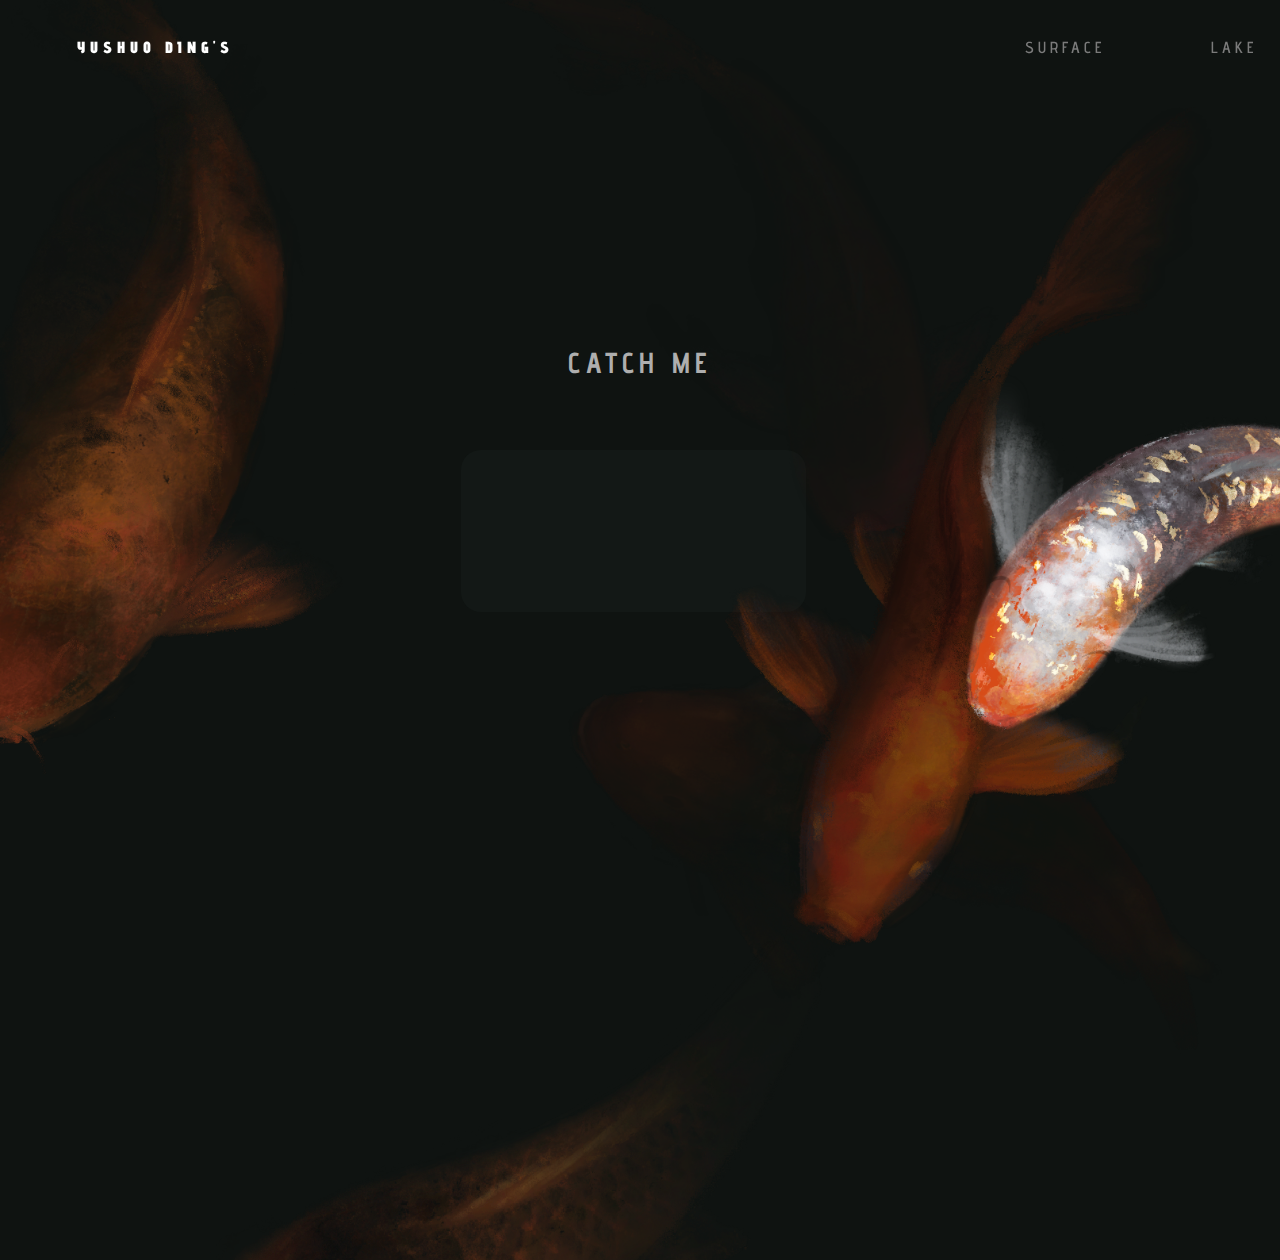
==== net.html @ 6607ebae "portfolio" ====
<!DOCTYPE html>
<html>
    <head>
        <meta charset="utf-8">
        <title>COLLECTION OF WORKS</title>
        <link rel="stylesheet" href="styleN.css">
    </head>
    <body>
		<header>

			<a href="#" class="LOGO">YUSHUO DING'S</a>
			<ul>
				<li><a href="exp1.html">SURFACE</a></li>
				<li><a href="pond.html">LAKE</a></li>
			</ul>

		</header>

        <div>
            <p>

            </p>
        </div>
        <div>
            <p>
            <span>
                CATCH ME
                <!-- FIND ME AT y7ding@ucsd.edu   -->

            </span>
            </p>
                <div class="middle" style="overflow:hidden; background-color: rgba(27, 33, 32, 0.77);"></div>            
        </div>
<!-- 
        <h1></h1> -->

        <section>
			
			<!-- <h2 class="layer" data-speed="7">CATCH ME</h2> -->
			<img src="fish3.png" data-speed="0" class="layer" id="fish3">
			<img src="fish2.png" data-speed="1.5" class="layer" id="fish2">
			<img src="fish4.png" data-speed="0.3" class="layer" id="fish1">
			
			<img src="fish6.png" data-speed="0.27" class="layer" id="fish6"> 
			<img src="fish5.png" data-speed="-6" class="layer" id="fish5">
			<img src="fish1.png" data-speed="8" class="layer" id="fish1">
			<!--<img src="gradient.png" data-speed="0" class="layer">-->
			
		</section>

        <script type="text/javascript">
			document.addEventListener("mousemove", Yushuo);
			function Yushuo(e){
				this.querySelectorAll('.layer').forEach(layer =>{
					const speed = layer.getAttribute('data-speed')

					const x = (window.innerWidth - e.pageX*speed)/100
					const y = (window.innerHeight - e.pageY/speed)/40

					layer.style.transform = `translateY(${y}px) translateX(${x}px) `
				})
			}
		</script>


    </body>
</html>
---- styleN.css ----
@import url('https://fonts.googleapis.com/css2?family=Advent+Pro:wght@100&family=Oi&display=swap');

*
{
	margin:0;
	padding: 0;
	box-sizing: border-box;
	font-family: 'Advent Pro', sans-serif;
	scroll-behavior: smooth;
}

body
{
	min-height: 100vh;
	background: #0f1311;
}
header{
	position: fixed;
	top: 0;
	left: 0;
	width: 100%;
	padding:3% 8%;
	display: flex;
	justify-content: space-between;
	align-items: center;
	transition: 0.6s;
	z-index: 10005;
}

header.sticky{ /*悬浮menu*/
	padding:5% 10%;  /*调整白条长宽*/
	background: linear-gradient(#0f1211, transparent);
	z-index: 9999;
}

header .LOGO
{
	position: absolute;
	top:0;
	left:0;
	padding:3% 6%;
	display:flex;
	justify-content:space-between;
	align-items: center;
	z-index: 10000;


	color:#fff;
	font-weight: 900;
	text-decoration: none;
	font-size:1em;
	text-transform:uppercase;
	letter-spacing: 5px;
}

header ul{
	display: flex;
	justify-content: center;
	align-items: right;

	position: absolute;
	display:flex;
	justify-content:space-between;
	align-items: right;
	z-index: 10000;
	top:0;
	left:0;
	padding:3% 73%;
	letter-spacing: 4px;
}

header ul li{   /*SURFACE and FISHING*/
	list-style-type: none;
	margin-left: 40%;
	font-weight: 600;
/*    display: inline-block;
    position: absolute;*/
}

header ul li a{
	text-decoration: none;
	border-radius: 14px;
	padding:6px 15px;
	color:#7B7B7B;
}

header ul li a:hover
/*header ul li a.active*/ {
	background: #ffffffb8;
	color:#111;
    z-index: 10001;
    transition: 0.4s;
}

p{
	/* CATCH ME */
    font-size: 1.8em;
	color: rgb(174, 174, 174);
	font-weight: 700;
	letter-spacing: 5px;
	text-transform:uppercase;
	position: absolute;
	width: 100%;
	padding: 25% 10%;
	display: flex;
	justify-content: center;
	align-items: center;
	z-index: 5;
	text-align: center;
	line-height: 3;

	-webkit-touch-callout: none;
    -webkit-user-select: none;
    -khtml-user-select:none;
    -moz-user-select: none;
    -ms-user-select:none;
    user-select:none;
}

/* 背景鱼 */
section 
{
	position: relative;
	width: 100%;
	height: 140vh;
	overflow:hidden;
	display:flex;
	align-items: center;
	justify-content: center;
}


section img
{
	position:absolute;
	top: 0;
	left:0;
	width:100%;
	height:105%;
	object-fit:cover;
	opacity: 30%;
}
section h2
{
	letter-spacing: 20px;
	margin-right: 17%;
	margin-left: 10%;
	color:rgba(235, 235, 235, 0.884); 
	font-size: 5em;
  
}


h4 span{
	margin-left: 3.5%;
	margin-top: 2.5%;	
	object-fit:cover;
	letter-spacing: 5px;
	color: #b9b9b9de;
	font-size: 16px;
	text-transform: uppercase;
	position: fixed;
}

.middle{  
    /* 悬浮textbox */
    background-color: rgba(0, 0, 0, 0.868);
    /* font-size: 1em; */
	display: block;
    padding: 16px 32px;
    transition: 0.4s ease;
    opacity: 0.5;
    top: 50%;
    left: 36%;
    width: 27%; 
	position: absolute;
    height: 18%;
    /* transform: translate(-50%, -50%); */
    text-align:center;
    border-radius: 20px;
	/* filter:blur(4px); */
}
.middle:hover,
.middle:focus{
    opacity: 1;    
    box-shadow: 5px 5px 5px 5px rgba(0, 0, 0, 0.159);
    transition: 0.5s ease;

}

p span
{
	transition: 2s;

}

p:hover span
{
	filter:blur(20px);
	opacity:0;
	transform:scale(1.5);
	transition: 2s;
}


section img#fish1{
	opacity: 100%;
}
section img#fish5{
	opacity: 80%;
}
section img#fish2{
	opacity: 60%;
}

/* .App{
	min-height:100vh;
	display: flex;
	justify-content: center;
	align-items: center;
}

.card{
	background:#111;
	padding: 3rem 5rem;
}

.card p{
	padding-top: 1rem;
	line-height: 150%;;
} */
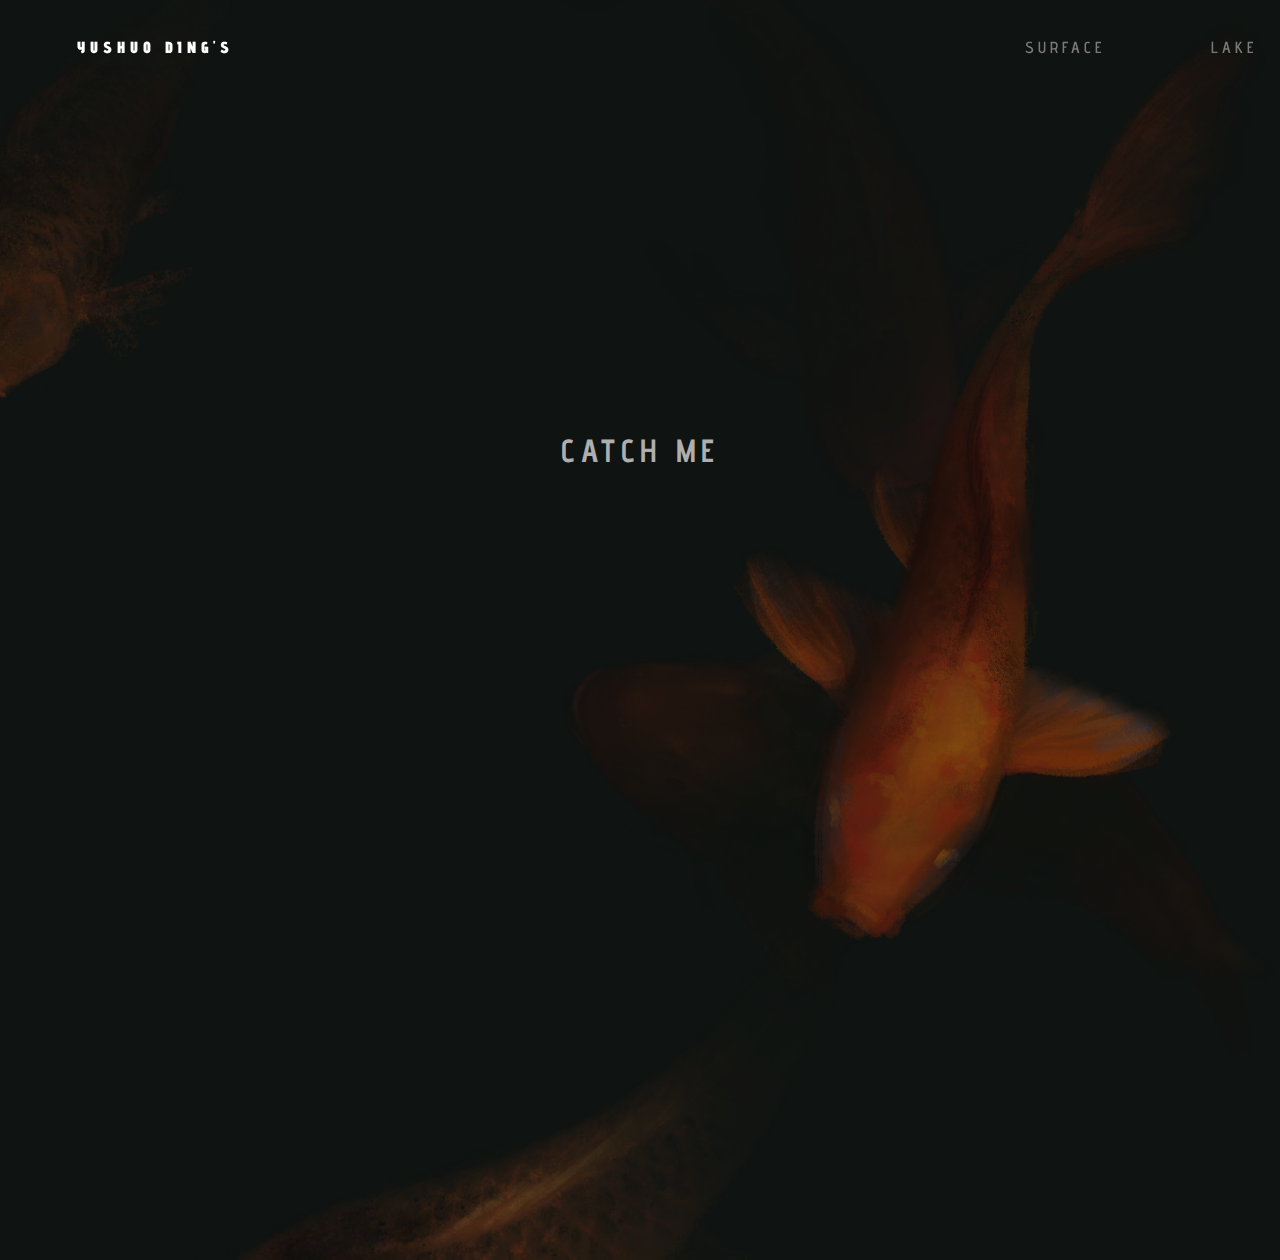
==== commit 08433882: "add the contact card" ====
--- a/net.html
+++ b/net.html
@@ -1,67 +1,81 @@
 <!DOCTYPE html>
 <html>
-    <head>
-        <meta charset="utf-8">
-        <title>COLLECTION OF WORKS</title>
-        <link rel="stylesheet" href="styleN.css">
-    </head>
-    <body>
-		<header>
 
-			<a href="#" class="LOGO">YUSHUO DING'S</a>
-			<ul>
-				<li><a href="exp1.html">SURFACE</a></li>
-				<li><a href="pond.html">LAKE</a></li>
-			</ul>
+<head>
+	<meta charset="utf-8">
+	<title>COLLECTION OF WORKS</title>
+	<link rel="stylesheet" href="styleN.css">
+</head>
 
-		</header>
+<body>
+	<header>
 
-        <div>
-            <p>
+		<a href="#" class="LOGO">YUSHUO DING'S</a>
+		<ul>
+			<li><a href="exp1.html">SURFACE</a></li>
+			<li><a href="pond.html">LAKE</a></li>
+		</ul>
 
-            </p>
-        </div>
-        <div>
-            <p>
-            <span>
-                CATCH ME
-                <!-- FIND ME AT y7ding@ucsd.edu   -->
+	</header>
 
-            </span>
-            </p>
-                <div class="middle" style="overflow:hidden; background-color: rgba(27, 33, 32, 0.77);"></div>            
-        </div>
-<!-- 
-        <h1></h1> -->
+	<div>
+		<p>
+			<span class="catch">
+				CATCH ME
+			</span>
+		</p>
 
-        <section>
-			
-			<!-- <h2 class="layer" data-speed="7">CATCH ME</h2> -->
-			<img src="fish3.png" data-speed="0" class="layer" id="fish3">
-			<img src="fish2.png" data-speed="1.5" class="layer" id="fish2">
-			<img src="fish4.png" data-speed="0.3" class="layer" id="fish1">
-			
-			<img src="fish6.png" data-speed="0.27" class="layer" id="fish6"> 
-			<img src="fish5.png" data-speed="-6" class="layer" id="fish5">
-			<img src="fish1.png" data-speed="8" class="layer" id="fish1">
-			<!--<img src="gradient.png" data-speed="0" class="layer">-->
-			
-		</section>
+		<!--一个hover over会展开的卡 但是鼠标没在catch me上面不会出现的卡-->
+		<div class="container">
+			<div class="card">
+				<div class="imgbox">
+					<i class="fab fa-angular"></i>
+				</div>
 
-        <script type="text/javascript">
-			document.addEventListener("mousemove", Yushuo);
-			function Yushuo(e){
-				this.querySelectorAll('.layer').forEach(layer =>{
-					const speed = layer.getAttribute('data-speed')
+				<div class="content">
+					<div class="Yushuo">丁禹妁 YUSHUO DING</div>
+					<div class="detail"><a href="mailto:ysd0107@hotmail.com">ysd0107@hotmail.com</a></div>
+					<div class="detail"><a href="resume/resume2.pdf" target="_blank">Resume</a>
+					</div>
+					<div class="detail"><a href="portfolio/未标题-1.pdf" target="_blank">Portfolio</a></div>
+					<div class="detail"><a href="https://www.linkedin.com/in/yushuo-ding-a31056206/">LinkedIn</a></div>
+				</div>
+			</div>
+		</div>
 
-					const x = (window.innerWidth - e.pageX*speed)/100
-					const y = (window.innerHeight - e.pageY/speed)/40
-
-					layer.style.transform = `translateY(${y}px) translateX(${x}px) `
-				})
-			}
-		</script>
+	</div>
 
 
-    </body>
+	<section>
+
+		<!-- <h2 class="layer" data-speed="7">CATCH ME</h2> -->
+		<img src="fish3.png" data-speed="0" class="layer" id="fish3">
+		<img src="fish2.png" data-speed="-3" class="layer" id="fish2">
+		<img src="fish4.png" data-speed="0.3" class="layer" id="fish1">
+
+		<img src="fish6.png" data-speed="0.27" class="layer" id="fish6">
+		<img src="fish51.png" data-speed="11" class="layer" id="fish5">
+		<img src="fish11.png" data-speed="-13" class="layer" id="fish1">
+		<!--<img src="gradient.png" data-speed="0" class="layer">-->
+
+	</section>
+	<!--已发布的文件里没有切换到net的时候鲤鱼位子突然闪跳的问题 但是本地的code不知道有什么问题会出现glitch-->
+
+	<script type="text/javascript">
+		document.addEventListener("mousemove", Fishmove);
+		function Fishmove(e) {
+			this.querySelectorAll('.layer').forEach(layer => {
+				const speed = layer.getAttribute('data-speed')
+
+				const x = (window.innerWidth - e.pageX * speed) / 100
+				const y = (window.innerHeight - e.pageY / speed) / 60
+
+				layer.style.transform = `translateY(${y}px) translateX(${x}px) `
+			})
+		}
+	</script>
+
+
+</body>
+
 </html>--- a/styleN.css
+++ b/styleN.css
@@ -1,25 +1,25 @@
 @import url('https://fonts.googleapis.com/css2?family=Advent+Pro:wght@100&family=Oi&display=swap');
 
-*
-{
-	margin:0;
+* {
+	margin: 0;
 	padding: 0;
 	box-sizing: border-box;
 	font-family: 'Advent Pro', sans-serif;
 	scroll-behavior: smooth;
 }
 
-body
-{
+body {
 	min-height: 100vh;
 	background: #0f1311;
-}
-header{
+	margin: 0;
+}
+
+header {
 	position: fixed;
 	top: 0;
 	left: 0;
 	width: 100%;
-	padding:3% 8%;
+	padding: 3% 8%;
 	display: flex;
 	justify-content: space-between;
 	align-items: center;
@@ -27,191 +27,291 @@
 	z-index: 10005;
 }
 
-header.sticky{ /*悬浮menu*/
-	padding:5% 10%;  /*调整白条长宽*/
+header.sticky {
+	/*悬浮menu*/
+	padding: 5% 10%;
+	/*调整白条长宽*/
 	background: linear-gradient(#0f1211, transparent);
 	z-index: 9999;
 }
 
-header .LOGO
-{
-	position: absolute;
-	top:0;
-	left:0;
-	padding:3% 6%;
-	display:flex;
-	justify-content:space-between;
+header .LOGO {
+	position: absolute;
+	top: 0;
+	left: 0;
+	padding: 3% 6%;
+	display: flex;
+	justify-content: space-between;
 	align-items: center;
 	z-index: 10000;
 
 
-	color:#fff;
+	color: #fff;
 	font-weight: 900;
 	text-decoration: none;
-	font-size:1em;
-	text-transform:uppercase;
+	font-size: 1em;
+	text-transform: uppercase;
 	letter-spacing: 5px;
 }
 
-header ul{
+header ul {
 	display: flex;
 	justify-content: center;
 	align-items: right;
 
 	position: absolute;
-	display:flex;
-	justify-content:space-between;
+	display: flex;
+	justify-content: space-between;
 	align-items: right;
 	z-index: 10000;
-	top:0;
-	left:0;
-	padding:3% 73%;
+	top: 0;
+	left: 0;
+	padding: 3% 73%;
 	letter-spacing: 4px;
 }
 
-header ul li{   /*SURFACE and FISHING*/
+header ul li {
+	/*SURFACE and FISHING*/
 	list-style-type: none;
 	margin-left: 40%;
 	font-weight: 600;
-/*    display: inline-block;
+	/*    display: inline-block;
     position: absolute;*/
 }
 
-header ul li a{
+header ul li a {
 	text-decoration: none;
 	border-radius: 14px;
-	padding:6px 15px;
-	color:#7B7B7B;
-}
-
-header ul li a:hover
-/*header ul li a.active*/ {
+	padding: 6px 15px;
+	color: #7B7B7B;
+}
+
+header ul li a:hover {
 	background: #ffffffb8;
-	color:#111;
-    z-index: 10001;
-    transition: 0.4s;
-}
-
-p{
+	color: #111;
+	z-index: 10001;
+	transition: 0.4s;
+}
+
+
+p {
 	/* CATCH ME */
-    font-size: 1.8em;
+	font-size: 2em;
 	color: rgb(174, 174, 174);
 	font-weight: 700;
 	letter-spacing: 5px;
-	text-transform:uppercase;
-	position: absolute;
+	text-transform: uppercase;
+
+
+	display: flex;
+	position: absolute;
+	justify-content: center;
+	align-items: center;
+	text-align: center;
+
+	top: 0;
+	left: 25%;
+	width: 50%;
+	height: 60%;
+	margin-top: 20vh;
+	z-index: 999;
+	line-height: 3;
+
+	-webkit-touch-callout: none;
+	/*文字无法被选中*/
+	-webkit-user-select: none;
+	-khtml-user-select: none;
+	-moz-user-select: none;
+	-ms-user-select: none;
+	user-select: none;
+}
+
+p span {
+	transition: 1.5s;
+}
+
+p:hover span {
+	filter: blur(20px);
+	opacity: 0;
+	transform: scale(1.5);
+	transition: 1s;
+}
+
+/*p:hover+.container {
+	display: block;
+}*/
+
+/*foldable card starts here*/
+.container {
+	/**/
+	font-size: 5px;
+	color: rgb(174, 174, 174);
+	font-weight: 700;
+	letter-spacing: 5px;
+	text-transform: uppercase;
+
+	display: flex;
+	position: absolute;
+	justify-content: center;
+	align-items: center;
+	text-align: center;
+
+	top: 0;
+	left: 25%;
+	width: 50%;
+	height: 50%;
+	margin-top: 25vh;
+
+	transition: 0.5s ease-in-out;
+	/*display: none;*/
+	opacity: 100%;
+
+}
+
+
+.card {
+	/*背景方块阴影*/
+	position: absolute;
+	width: 230px;
+	height: 130px;
+	border-radius: 10px;
+	box-shadow: 0 5px 15px rgba(0, 0, 0, 0.5);
+	z-index: 1000;
+	opacity: 0%;
+	transition: 0.5s ease-in-out;
+}
+
+.card .imgbox {
+	/*中间模糊白方块*/
+	position: absolute;
+	background: rgba(33, 33, 33, 0.1);
 	width: 100%;
-	padding: 25% 10%;
-	display: flex;
-	justify-content: center;
-	align-items: center;
-	z-index: 5;
-	text-align: center;
-	line-height: 3;
-
-	-webkit-touch-callout: none;
-    -webkit-user-select: none;
-    -khtml-user-select:none;
-    -moz-user-select: none;
-    -ms-user-select:none;
-    user-select:none;
-}
+	height: 100%;
+	z-index: 1000;
+	display: flex;
+	justify-content: center;
+	align-items: center;
+	overflow: hidden;
+	border-radius: 10px;
+	border: 0.6px solid rgba(255, 255, 255, 0.2);
+	box-shadow: 5px 5px 30px rgba(0, 0, 0, 0.1);
+	backdrop-filter: blur(7px);
+	opacity: 100%;
+}
+
+
+.content {
+	position: relative;
+	display: block;
+	height: 40%;
+	z-index: 1001;
+	line-height: 1.7em;
+	opacity: 100%;
+}
+
+.Yushuo {
+	color: #fff;
+	margin-top: 11%;
+	font-size: 2.3em;
+	margin-bottom: 7%;
+}
+
+.detail {
+	color: rgb(199, 199, 199);
+	line-height: 2.5em;
+	font-size: 1.3em;
+	letter-spacing: 2px;
+	text-align: start;
+	margin-left: 14%;
+}
+
+.detail a {
+	color: rgb(174, 174, 174);
+	text-underline-offset: 1.5px;
+}
+
+.card:hover {
+	opacity: 100%;
+	transition: opacity 0.5s ease-in-out;
+	transform: scale(1.7);
+	-webkit-transform: scale(1.7);
+	-ms-transform: scale(1.7);
+	transition: 0.5s ease-in-out;
+	transition-delay: 0.5s ease-in-out;
+
+}
+
+
+/*foldable card stops here*/
+
+
 
 /* 背景鱼 */
-section 
-{
+section {
 	position: relative;
 	width: 100%;
 	height: 140vh;
-	overflow:hidden;
-	display:flex;
-	align-items: center;
-	justify-content: center;
-}
-
-
-section img
-{
-	position:absolute;
-	top: 0;
-	left:0;
-	width:100%;
-	height:105%;
-	object-fit:cover;
+	overflow: hidden;
+	display: flex;
+	align-items: center;
+	justify-content: center;
+}
+
+
+section img {
+	position: absolute;
+	width: 120%;
+	height: 115%;
+	object-fit: cover;
+	opacity: 100%;
+
+}
+
+section img#fish11 {
+	opacity: 100%;
+}
+
+section img#fish51 {
+	opacity: 130%;
+}
+
+section img#fish6 {
+	opacity: 100%;
+}
+
+section img#fish2 {
+	opacity: 60%;
+}
+
+section img#fish3 {
 	opacity: 30%;
 }
-section h2
-{
+
+/*已发布的文件里没有切换到net的时候鲤鱼位子突然闪跳的问题 但是本地的code不知道有什么问题会出现glitch*/
+
+/*section h2 {
 	letter-spacing: 20px;
 	margin-right: 17%;
 	margin-left: 10%;
-	color:rgba(235, 235, 235, 0.884); 
+	color: rgba(235, 235, 235, 0.884);
 	font-size: 5em;
-  
-}
-
-
-h4 span{
+
+}*/
+
+
+/*h4 span {
 	margin-left: 3.5%;
-	margin-top: 2.5%;	
-	object-fit:cover;
+	margin-top: 2.5%;
+	object-fit: cover;
 	letter-spacing: 5px;
 	color: #b9b9b9de;
 	font-size: 16px;
 	text-transform: uppercase;
 	position: fixed;
-}
-
-.middle{  
-    /* 悬浮textbox */
-    background-color: rgba(0, 0, 0, 0.868);
-    /* font-size: 1em; */
-	display: block;
-    padding: 16px 32px;
-    transition: 0.4s ease;
-    opacity: 0.5;
-    top: 50%;
-    left: 36%;
-    width: 27%; 
-	position: absolute;
-    height: 18%;
-    /* transform: translate(-50%, -50%); */
-    text-align:center;
-    border-radius: 20px;
-	/* filter:blur(4px); */
-}
-.middle:hover,
-.middle:focus{
-    opacity: 1;    
-    box-shadow: 5px 5px 5px 5px rgba(0, 0, 0, 0.159);
-    transition: 0.5s ease;
-
-}
-
-p span
-{
-	transition: 2s;
-
-}
-
-p:hover span
-{
-	filter:blur(20px);
-	opacity:0;
-	transform:scale(1.5);
-	transition: 2s;
-}
-
-
-section img#fish1{
-	opacity: 100%;
-}
-section img#fish5{
-	opacity: 80%;
-}
-section img#fish2{
-	opacity: 60%;
-}
+}*/
+
+
+
 
 /* .App{
 	min-height:100vh;
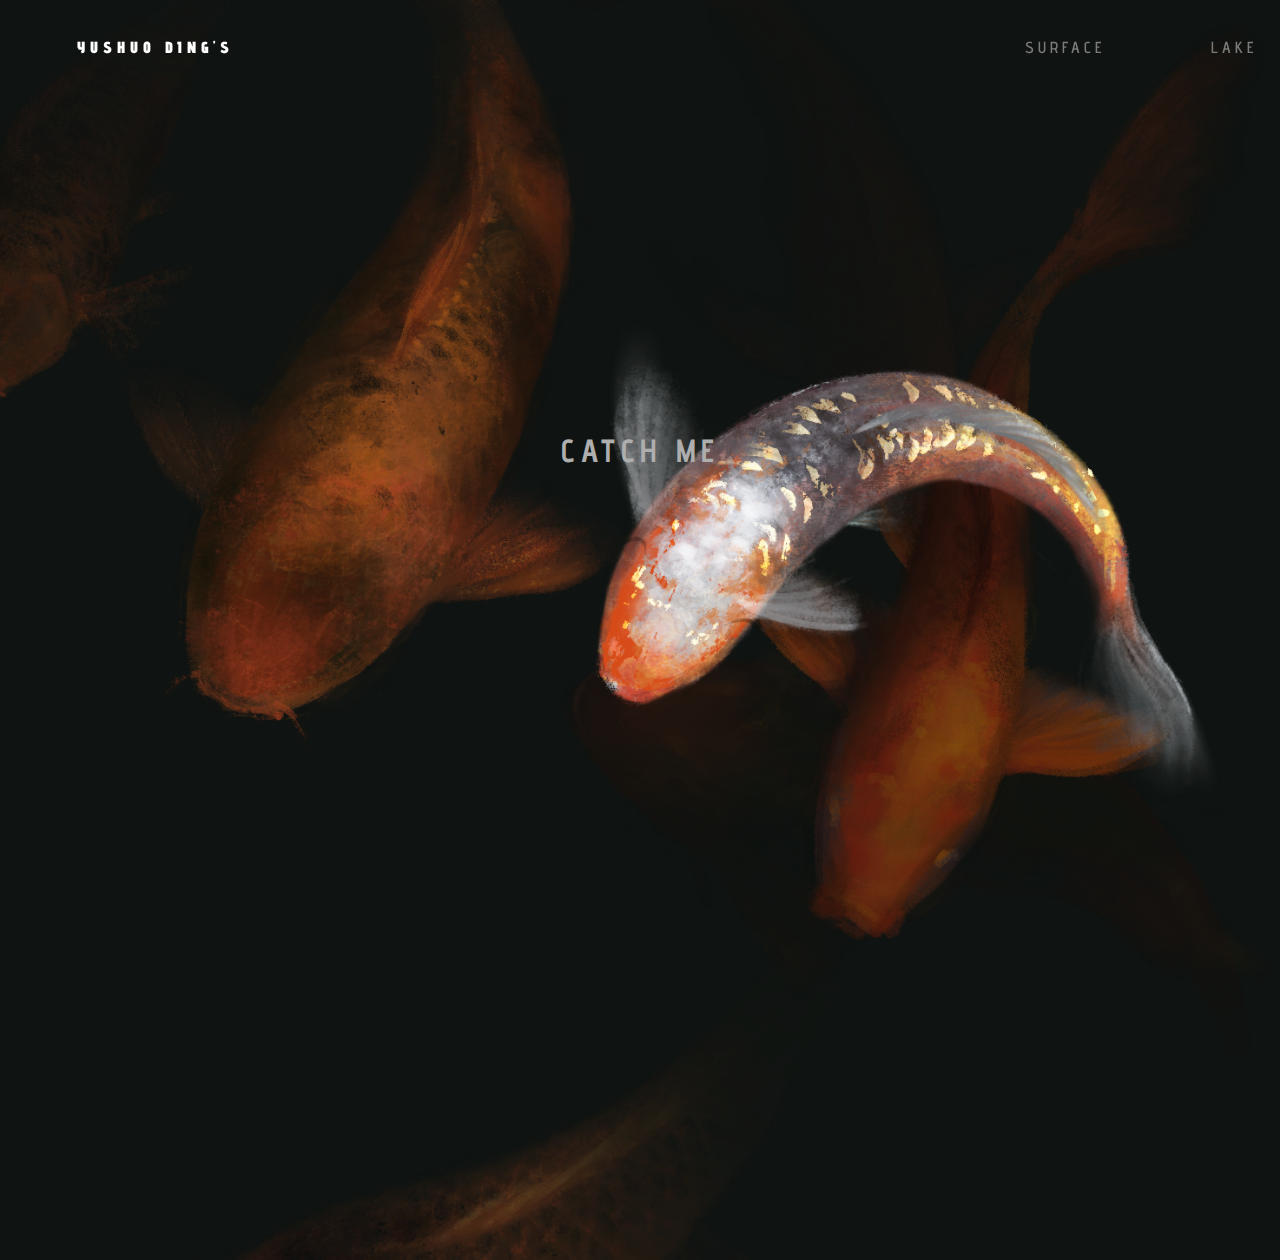
==== commit aabbc6d1: "minor link bug" ====
--- a/net.html
+++ b/net.html
@@ -12,7 +12,7 @@
 
 		<a href="#" class="LOGO">YUSHUO DING'S</a>
 		<ul>
-			<li><a href="exp1.html">SURFACE</a></li>
+			<li><a href="index.html">SURFACE</a></li>
 			<li><a href="pond.html">LAKE</a></li>
 		</ul>
 
